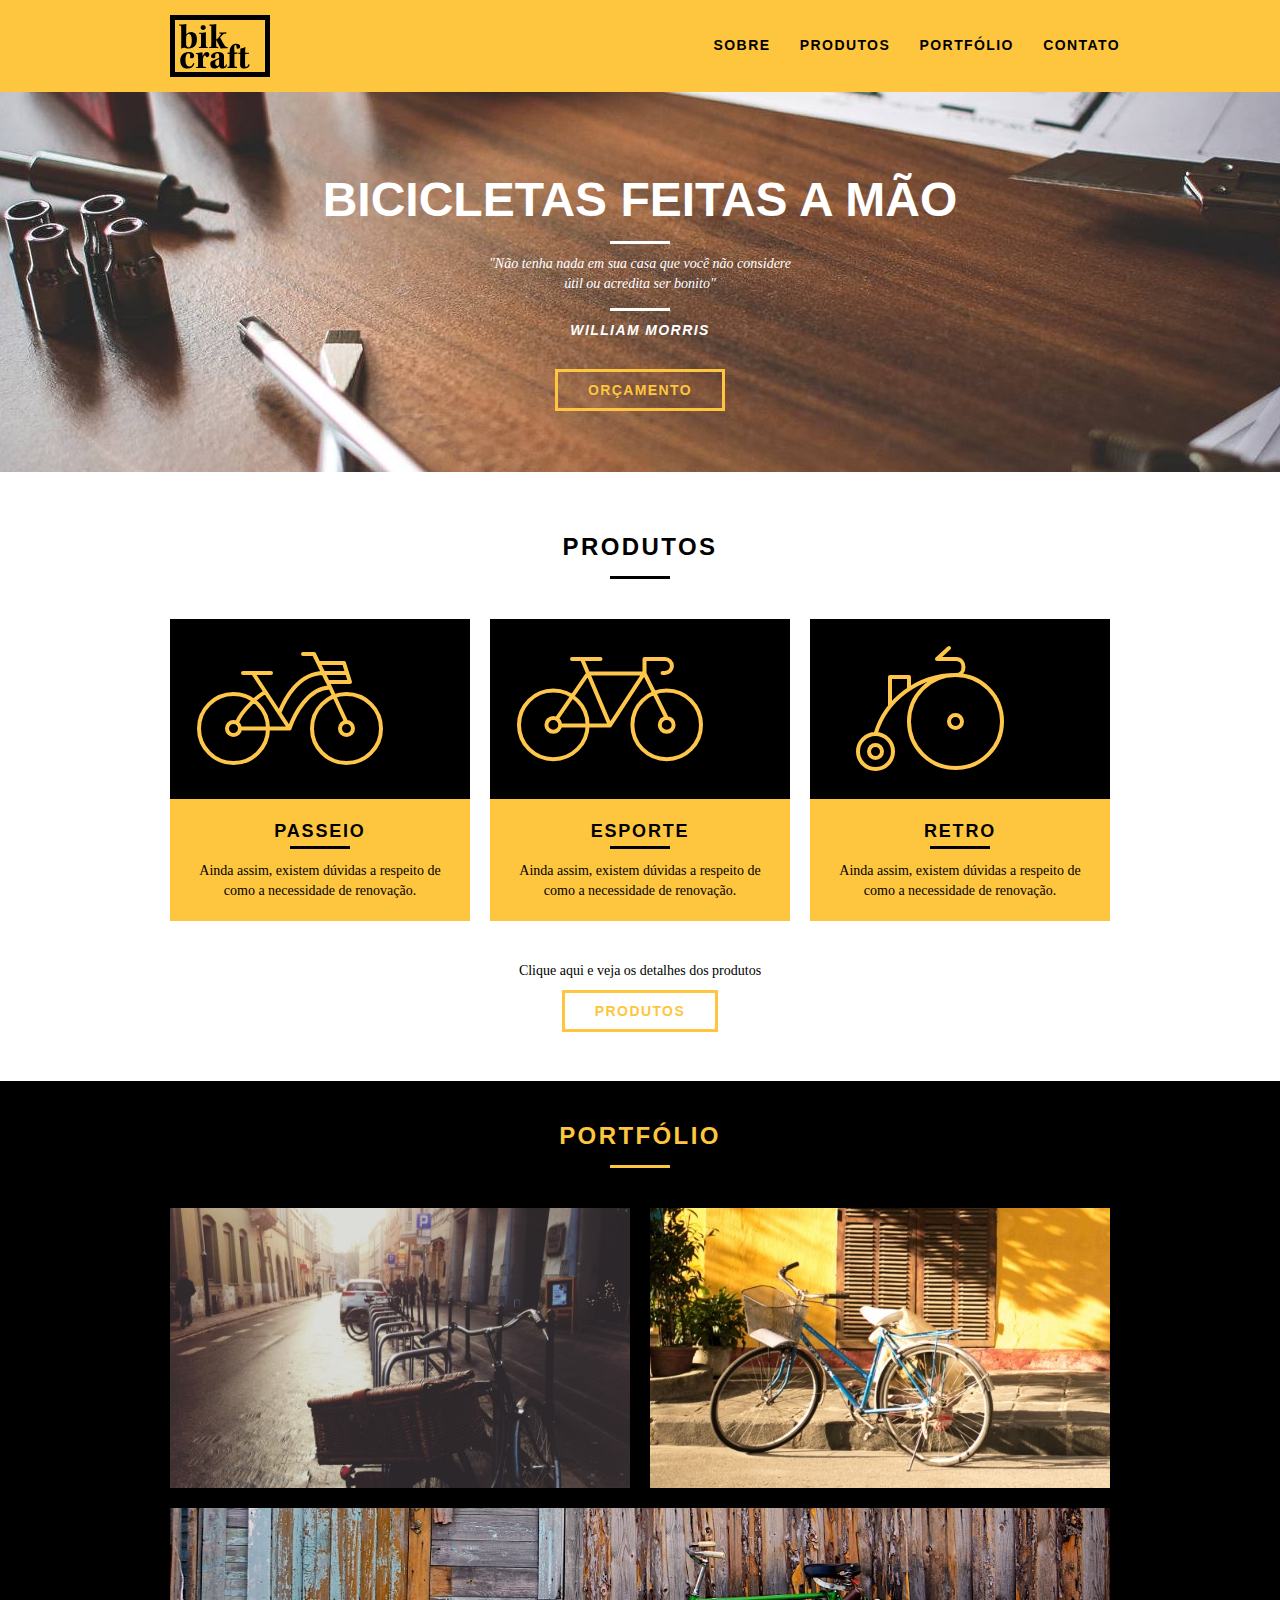
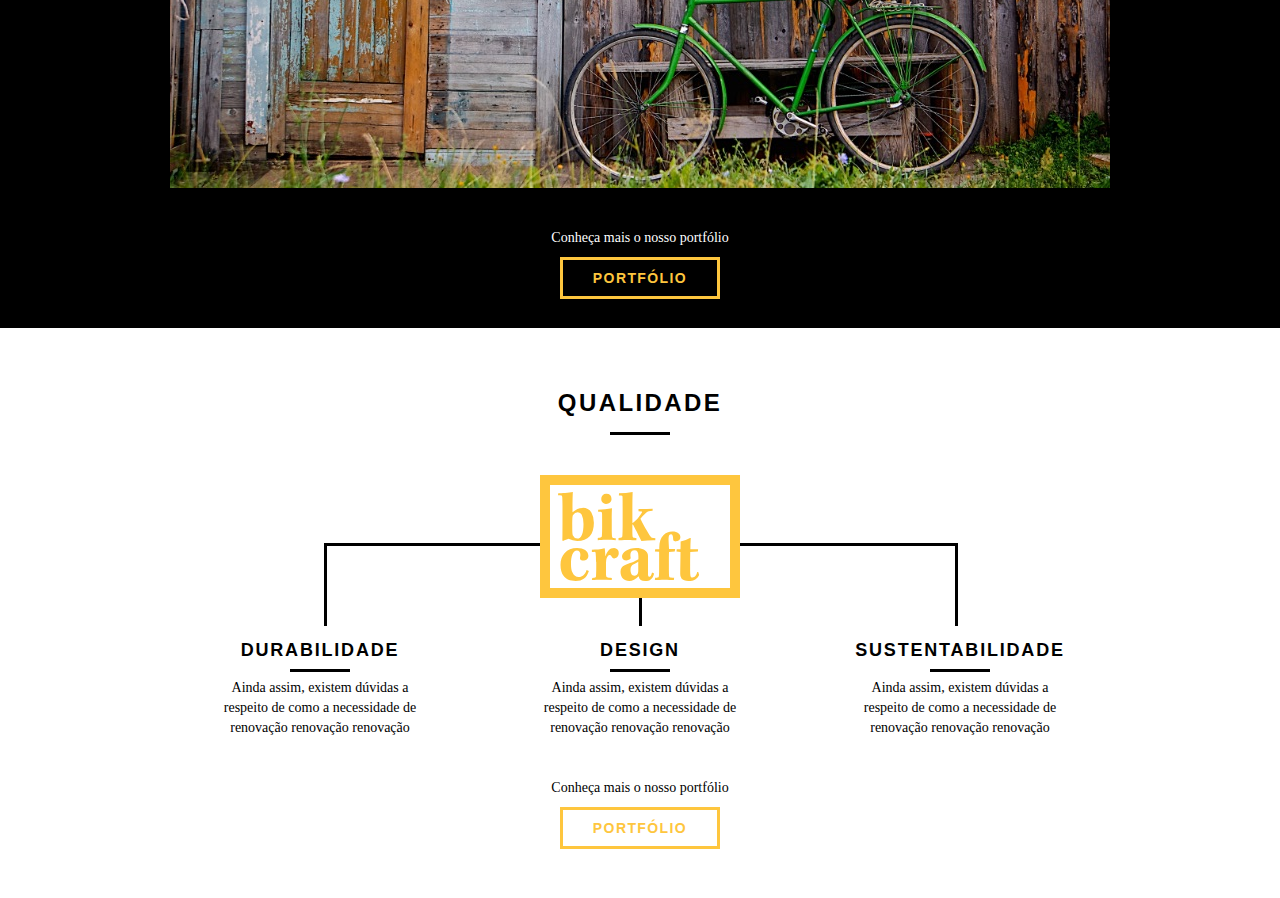
==== index.html @ 123e01fe "Adding Quality area" ====
<!DOCTYPE html>
<html lang="pt-br">
	<head>
		<meta charset="utf-8">
		<title>Bikcraft</title>
		<link rel="stylesheet" href="css/normalize.css">
		<link rel="stylesheet" href="css/reset.css">
		<link rel="stylesheet" href="css/grid.css">
		<link rel="stylesheet" href="css/style.css">
	</head>
	<body>
		<header class="header">
			<div class="container">
				<div>
				<a href="index.html" class="grid-4">
					<img src="img/bikcraft.svg" alt="logo">
				</a>
				</div>
				<nav class="header-menu" class="grid-12">
					<ul>
						<li><a href="sobre.html">Sobre</a></li>
						<li><a href="products.html">Produtos</a></li>
						<li><a href="portfolio.html">Portfólio</a></li>
						<li><a href="contact.html">Contato</a></li>
					</ul>
				</nav>
			</div>
		</header>
		<section class="introducao">
			<div class="container">
				<h1>Bicicletas Feitas a Mão</h1>
				<blockquote class="quote-externo">
					<p>"Não tenha nada em sua casa que você não considere útil ou acredita ser bonito"</p>
					<cite>WILLIAM MORRIS</cite>
				</blockquote>
				<a href="products.html" class="btn">Orçamento</a>
			</div>
		</section>

		<section class="products container">
			<h2 class="subtitle">Produtos</h2>
			<ul class="products-list">
				<li class="grid-1-3">
					<div class="products-icon">
						<img src="img/produtos/passeio.svg" alt="Bikcraft Passeio">
					</div>
					<h3>Passeio</h3>
					<p>Ainda assim, existem dúvidas a respeito de como a necessidade de renovação.</p>
				</li>
				<li class="grid-1-3">
					<div class="products-icon">
						<img src="img/produtos/esporte.svg" alt="Bikcraft Esporte">
					</div>
					<h3>Esporte</h3>
					<p>Ainda assim, existem dúvidas a respeito de como a necessidade de renovação.</p>
				</li>
				<li class="grid-1-3">
					<div class="products-icon">
						<img src="img/produtos/retro.svg" alt="Bikcraft Retrô">
					</div>
					<h3>Retro</h3>
					<p>Ainda assim, existem dúvidas a respeito de como a necessidade de renovação.</p>
				</li>
			</ul>
			<div class="call">
				<p>Clique aqui e veja os detalhes dos produtos</p>
				<a href="produtos.html" class="btn btn-black">Produtos</a>
			</div>
		</section>
		<!-- Fecha Produtos -->
		<section class="portfolio">
			<div class="container">
				<h2 class="subtitle">Portfólio</h2>
				<ul class="portfolio-list">
					<li class="grid-8"><img src="img/portfolio/retro.jpg" alt="Bicicleta Retro"></li>
					<li class="grid-8"><img src="img/portfolio/passeio.jpg" alt="Bicicleta Passeio"></li>
					<li class="grid-16"><img src="img/portfolio/esporte.jpg" alt="Bicicleta Esporte"></li>
				</ul>
				<div class="call">
					<p>Conheça mais o nosso portfólio</p>
					<a href="portfolio.html" class="btn">Portfólio</a>
				</div>
			</div>
		</section>
		<!-- Fecha Qualidade -->
		<section class="quality container">
			<h2 class="subtitle">Qualidade</h2>
			<img src="img/bikcraft-qualidade.svg" alt="Bikcraft">
			<ul class="quality-list">
				<li class="grid-1-3">
					<h3>Durabilidade</h3>
					<p>Ainda assim, existem dúvidas a respeito de como a necessidade de renovação renovação renovação</p>
				</li>
				<li class="grid-1-3">
					<h3>Design</h3>
					<p>Ainda assim, existem dúvidas a respeito de como a necessidade de renovação renovação renovação</p>
				</li>
				<li class="grid-1-3">
					<h3>Sustentabilidade</h3>
					<p>Ainda assim, existem dúvidas a respeito de como a necessidade de renovação renovação renovação</p>
				</li>
			</ul>
			<div class="call">
				<p>Conheça mais o nosso portfólio</p>
				<a href="portfolio.html" class="btn btn-black">Portfólio</a>
			</div>
		</section>
	</body>
</html>
---- css/grid.css ----
*, *:before, *:after {
  -webkit-box-sizing: border-box; 
  -moz-box-sizing: border-box; 
  box-sizing: border-box;
}

.container {
	width: 960px;
	margin: 0 auto;
	padding: 0px;
	position: relative;
}

.container:after, .container:before {
	content: " ";
	display: table;
}

.container:after {
	clear: both;
}

.grid-1, .grid-2, .grid-3, .grid-4, .grid-5, .grid-6, .grid-7, .grid-8, .grid-9, .grid-10, .grid-11, .grid-12, .grid-13, .grid-14, .grid-15, .grid-16, .grid-1-3 {
	float: left;
	margin-left: 10px;
	margin-right: 10px;
}

.grid-1 	{width: 40px;}
.grid-2 	{width: 100px;}
.grid-3 	{width: 160px;}
.grid-4 	{width: 220px;}
.grid-5 	{width: 280px;}
.grid-6 	{width: 340px;}
.grid-7 	{width: 400px;}
.grid-8 	{width: 460px;}
.grid-9 	{width: 520px;}
.grid-10 	{width: 580px;}
.grid-11 	{width: 640px;}
.grid-12 	{width: 700px;}
.grid-13 	{width: 760px;}
.grid-14 	{width: 820px;}
.grid-15 	{width: 880px;}
.grid-16 	{width: 940px;}
.grid-1-3	{width: 300px;}
---- css/style.css ----
/* General Styles */

body {
    font-family: Arial, Helvetica, sans-serif;
}
p {
    font-family: Georgia, 'Times New Roman', serif;
    font-size: 14px;
    line-height: 20px;
}
.btn {
    border: 3px solid #fec63e;
    padding: 10px 30px;
    color: #fec63e;
    font-size: 14px;
    line-height: 20px;
    text-transform: uppercase;
    letter-spacing: .1em;
    font-weight: bold;
}
.btn:hover {
    color: #fff;
    border-color: #fff;
}
.btn.btn-black:hover {
    color: #000;
    border-color: #000;
}
.subtitle {
    font-size: 24px;
    line-height: 30px;
    font-weight: bold;
    letter-spacing: .1em;
    color: #000;
    text-transform: uppercase;
    text-align: center;
    margin-bottom: 40px;
}
.subtitle::after {
    content: "";
    display: block;
    width: 60px;
    height: 3px;
    background-color: #000;
    margin: 14px auto 10px auto;
}
img {
    display: block;
}


/* Header */

.header {
    width: 100%;
    background-color: #fec63e;
    padding: 15px 0;
    position: fixed;
    top: 0;
    z-index: 10;
}
.header-menu {
    text-align: right;
    
}
.header-menu ul li {
    display: inline-block;
    margin-left: 25px;
    margin-top: 20px;
}
.header-menu ul li a {
    color: #000;
    letter-spacing: .1em;
    font-size: 14px;
    text-transform: uppercase;
    font-weight: bold;
    line-height: 20px;
    padding: 10px 0;
}
.header-menu ul li a:hover {
    color: #fff;
}

/* Introduction */

.introducao {
    width: 100%;
    height: 380px;
    background: url("../img/bg.jpg") no-repeat center;
    background-size: cover;
    margin-top: 92px;
    text-align: center;
    padding-top: 80px;
}
.introducao h1 {
    font-size: 48px;
    color: #fff;
    font-weight: bold;
    text-transform: uppercase;
}
.quote-externo {
    max-width: 320px;
    margin: 0 auto;
    color: #fff;
    margin-bottom: 40px;
}
.quote-externo p {
    font-style: italic;
}
.quote-externo p::before,
.quote-externo p::after {
    content: "";
    display: block;
    width: 60px;
    height: 3px;
    background-color: #fff;
    margin: 14px auto 10px auto;
}
.quote-externo cite {
    font-size: normal;
    font-weight: bold;
    font-size: 14px;
    letter-spacing: .1em;
}

/* Products */

.products {
    padding: 60px 0;
}
.products-list li {
    background-color: #fec63e;
    text-align: center;
}
.products-list li h3 {
    font-weight: bold;
    font-size: 18px;
    line-height: 25px;
    text-transform: uppercase;
    letter-spacing: .1em;
    margin-top: 20px;
}
.products-list li h3::after {
    content: "";
    display: block;
    width: 60px;
    height: 3px;
    background-color: #000;
    margin: 2px auto;
}
.products-list li p {
    padding: 10px 20px 20px 20px;
}
.products-icon {
    background-color: #000;
    padding: 20px;
}
.call {
    padding-top: 40px;
    text-align: center;
    clear: both;
}
.call p {
    margin-bottom: 20px;
}

/* Portfólio */

.portfolio {
    width: 100%;
    padding: 40px 0;
    background-color: #000;
}
.portfolio .subtitle {
    color: #fec63e;
}
.portfolio .subtitle::after {
    background-color: #fec63e;
}
.portfolio-list li:last-child {
    margin-top: 20px;
}
.portfolio .call p {
    color: #fff;
}

/* Qualidade */

.quality {
    padding: 60px 0;
}
.quality::after {
    content: "";
    width: 634px;
    height: 95px;
    display: block;
    background: url("../img/linhas.svg") no-repeat center;
    position: absolute;
    top: 209px;
    right: 162px;
    z-index: -1;
}
.quality img {
    margin: 0 auto;
}
.quality-list {
    padding-top: 20px;
}
.quality-list li {
    text-align: center;
    padding: 0 40px;
}
.quality-list li h3 {
    font-weight: bold;
    font-size: 18px;
    line-height: 25px;
    text-transform: uppercase;
    letter-spacing: .1em;
    margin-top: 20px;
    z-index: -1;
}
.quality-list li h3::after {
    content: "";
    display: block;
    width: 60px;
    height: 3px;
    background-color: #000;
    margin: 6px auto;
}
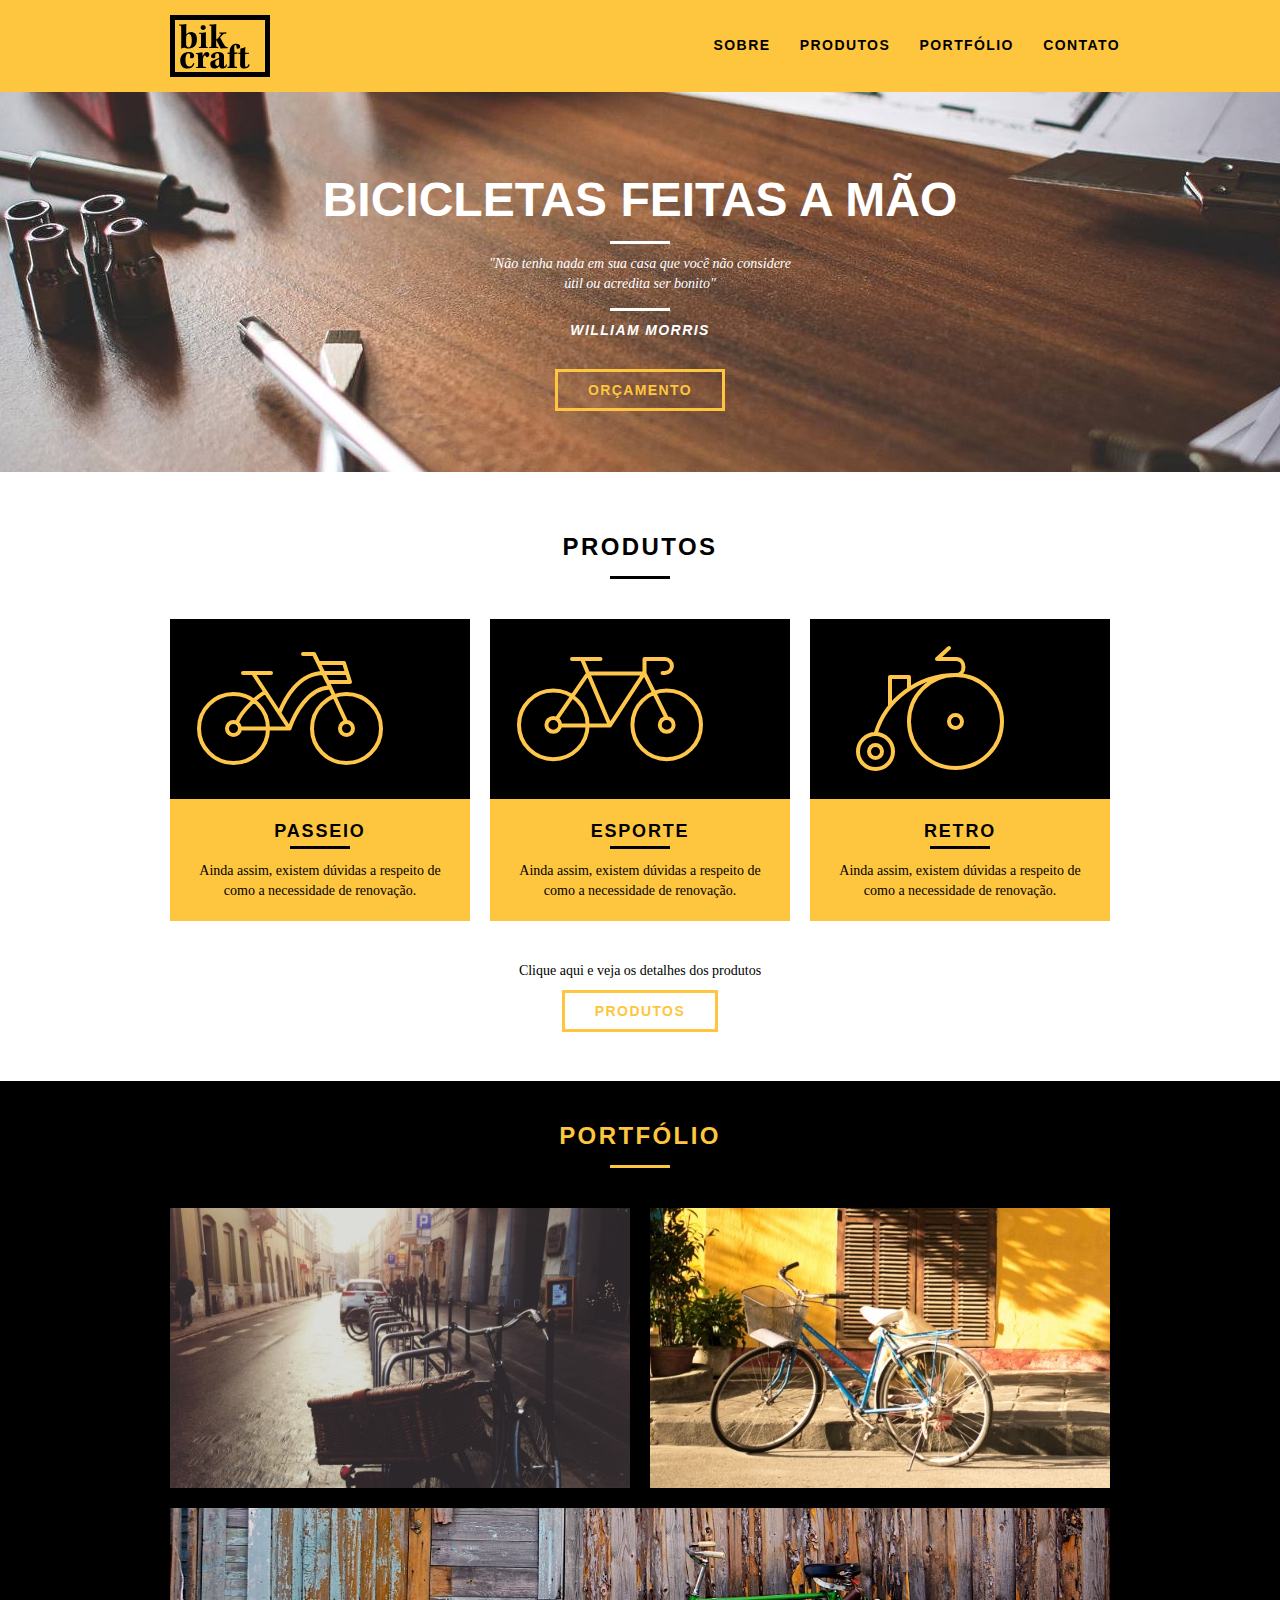
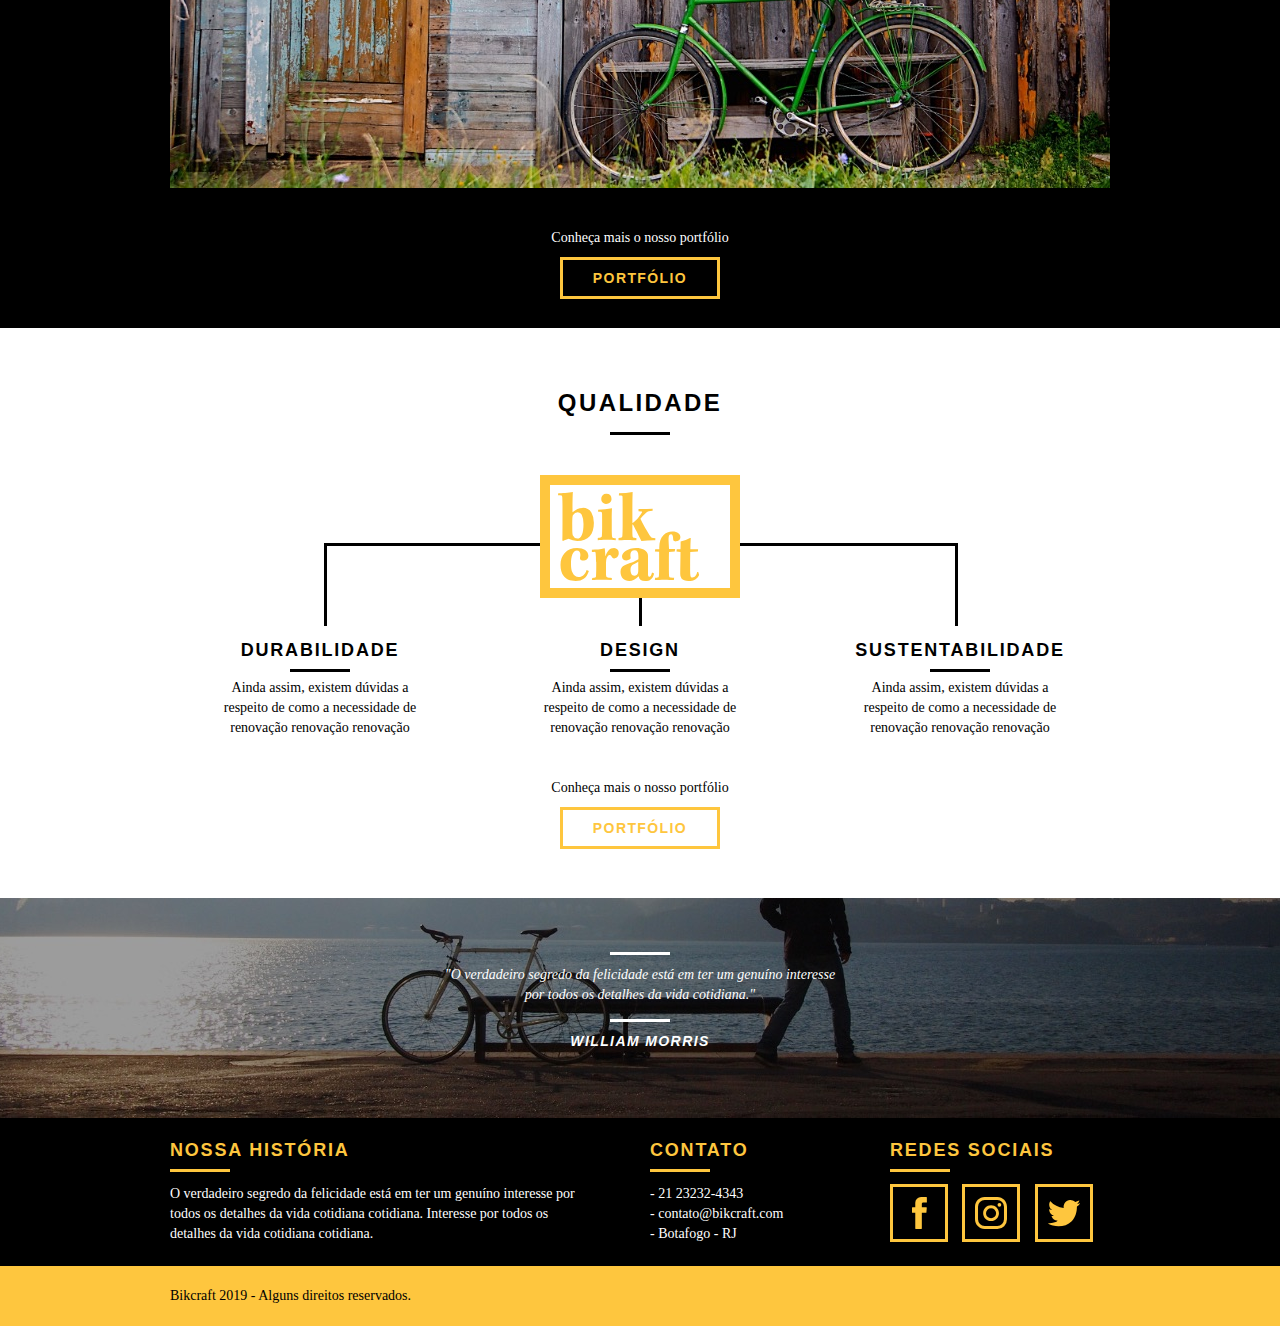
==== commit d6a67d32: "Adding Footer area" ====
--- a/index.html
+++ b/index.html
@@ -105,5 +105,44 @@
 				<a href="portfolio.html" class="btn btn-black">Portfólio</a>
 			</div>
 		</section>
+		<section class="break">
+			<blockquote class="quote-externo container">
+				<p>"O verdadeiro segredo da felicidade está em ter um genuíno interesse por todos os detalhes da vida cotidiana."</p>
+				<cite>WILLIAM MORRIS</cite>
+			</blockquote>
+		</section>
+		<footer>
+			<div class="footer">
+				<div class="container">
+					<div class="grid-8 footer-history">
+						<h3>Nossa História</h3>
+						<p>O verdadeiro segredo da felicidade está em ter um genuíno interesse por todos os detalhes da vida cotidiana cotidiana.
+							Interesse por todos os detalhes da vida cotidiana cotidiana.
+						</p>
+					</div>
+					<div class="grid-4 footer-contact">
+						<h3>Contato</h3>
+						<ul>
+							<li>- 21 23232-4343</li>
+							<li>- contato@bikcraft.com</li>
+							<li>- Botafogo - RJ</li>
+						</ul>
+					</div>
+					<div class="grid-4 footer-social">
+						<h3>Redes Sociais</h3>
+						<ul>
+							<li><a href="http://facebook.com" target="_blank"><img src="img/redes-sociais/facebook.svg" alt="Facebook"></a></li>
+							<li><a href="http://instagram.com" target="_blank"><img src="img/redes-sociais/instagram.svg" alt="Instagram"></a></li>
+							<li><a href="http://twitter.com" target="_blank"><img src="img/redes-sociais/twitter.svg" alt="Twitter"></a></li>
+						</ul>
+					</div>
+				</div>
+			</div>
+			<div class="copy">
+				<div class="container">
+					<p class="grid-16">Bikcraft 2019 - Alguns direitos reservados.</p>
+				</div>
+			</div>
+		</footer>
 	</body>
 </html>--- a/css/style.css
+++ b/css/style.css
@@ -227,3 +227,66 @@
     background-color: #000;
     margin: 6px auto;
 }
+
+/* Footer */
+
+.break {
+    width: 100%;
+    height: 220px;
+    background: url("../img/bg-footer.jpg") no-repeat center;
+    background-size: cover;
+    text-align: center;
+    padding-top: 40px;
+}
+.break .quote-externo {
+    max-width: 400px;
+}
+
+.footer {
+    width: 100%;
+    background-color: #000;
+    color: #fff;
+    padding: 20px 0;
+}
+.footer h3 {
+    font-size: 18px;
+    line-height: 25px;
+    color: #fec63e;
+    text-transform: uppercase;
+    letter-spacing: .1em;
+    font-weight: bold;
+}
+.footer h3::after {
+    content: "";
+    display: block;
+    width: 60px;
+    height: 3px;
+    background-color: #fec63e;
+    margin: 6px 0 12px 0;
+}
+.footer-history {
+    padding-right: 40px;
+}
+.footer-contact ul li {
+    font-size: 14px;
+    line-height: 20px;
+    font-family: Georgia, 'Times New Roman', serif;
+}
+.footer-social ul li {
+    display: inline-block;
+    margin-right: 10px;
+}
+.footer-social ul li a {
+    border: 3px solid #fec63e;
+    display: block;
+    padding: 10px;
+}
+.footer-social ul li a:hover {
+    border-color: #fff;
+}
+
+.copy {
+    width: 100%;
+    background-color: #fec63e;
+    padding: 20px 0;
+}
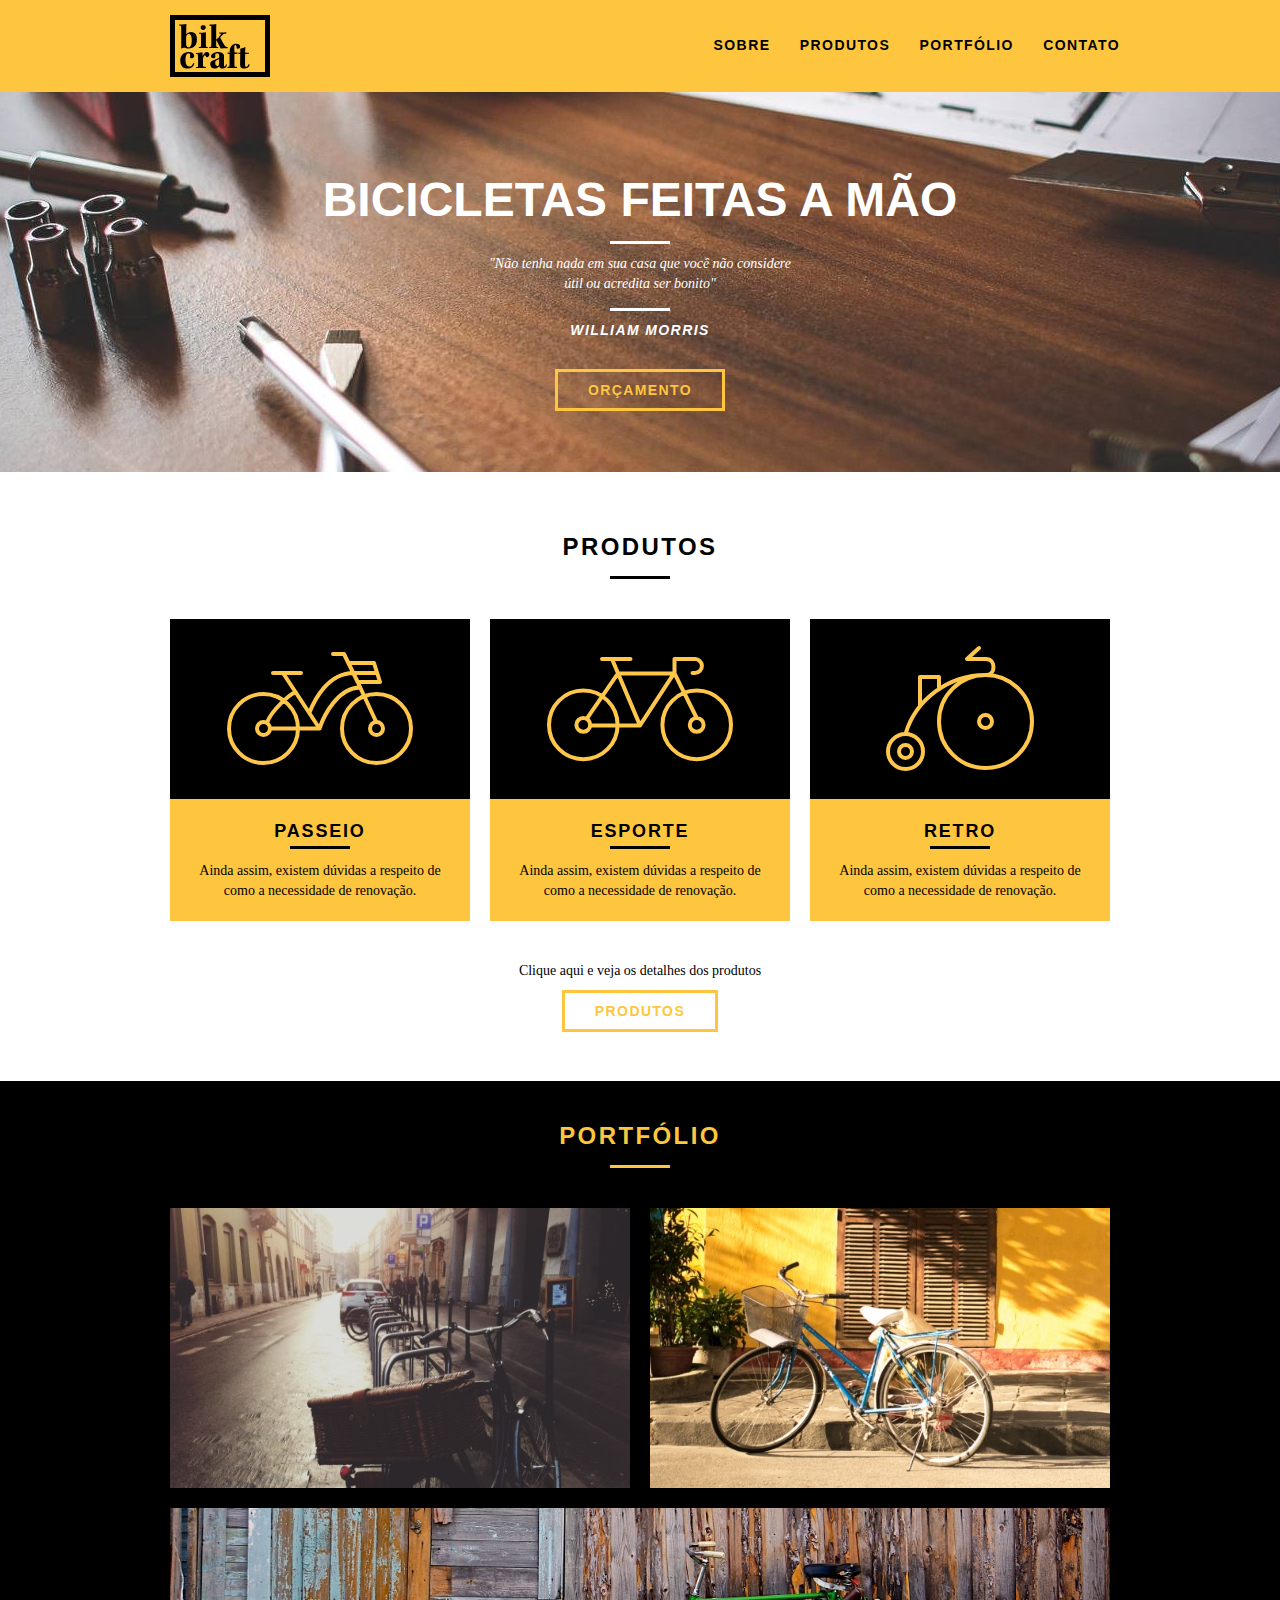
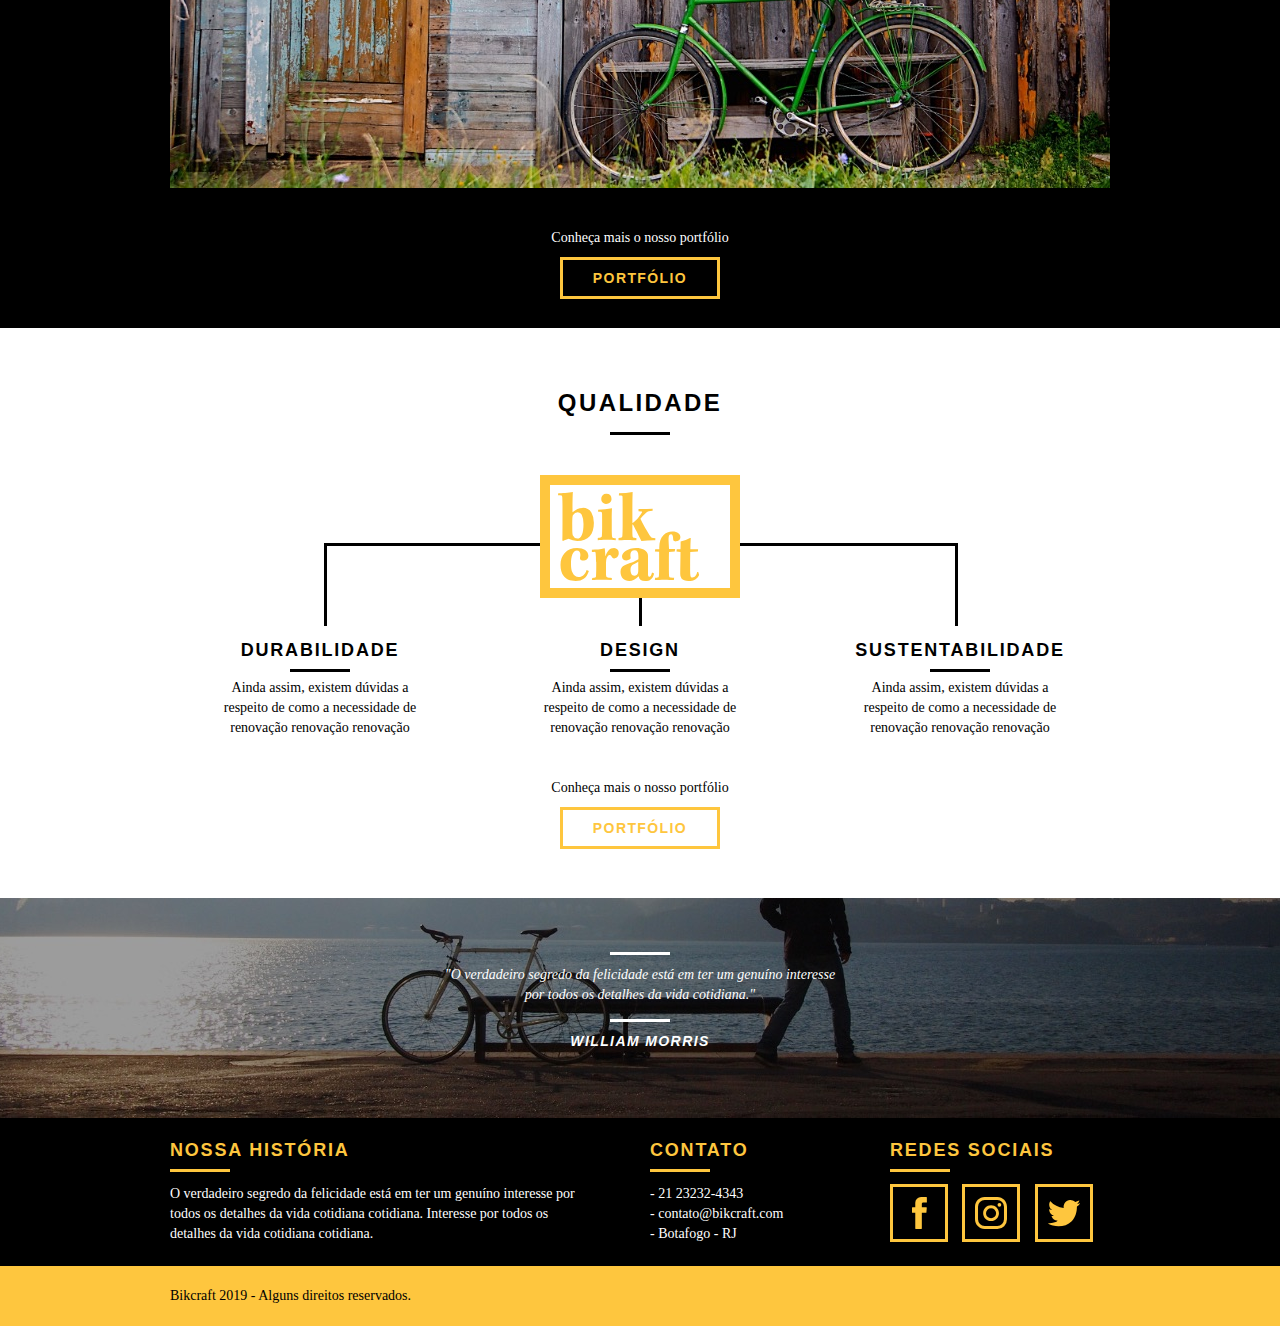
==== commit 86bb9dba: "Adding responsive.css file for tablets and mobile devices" ====
--- a/index.html
+++ b/index.html
@@ -7,6 +7,7 @@
 		<link rel="stylesheet" href="css/reset.css">
 		<link rel="stylesheet" href="css/grid.css">
 		<link rel="stylesheet" href="css/style.css">
+		<link rel="stylesheet" href="css/responsive.css">
 	</head>
 	<body>
 		<header class="header">
--- a/css/grid.css
+++ b/css/grid.css
@@ -42,4 +42,43 @@
 .grid-14 	{width: 820px;}
 .grid-15 	{width: 880px;}
 .grid-16 	{width: 940px;}
-.grid-1-3	{width: 300px;}+.grid-1-3	{width: 300px;}
+
+@media only screen and (min-width: 788px) and (max-width: 979px) {
+
+.container {
+	width: 768px;
+}
+
+.grid-1 	{width: 28px;}
+.grid-2 	{width: 76px;}
+.grid-3 	{width: 124px;}
+.grid-4 	{width: 172px;}
+.grid-5 	{width: 220px;}
+.grid-6 	{width: 268px;}
+.grid-7 	{width: 316px;}
+.grid-8 	{width: 364px;}
+.grid-9 	{width: 412px;}
+.grid-10 	{width: 460px;}
+.grid-11 	{width: 508px;}
+.grid-12 	{width: 556px;}
+.grid-13 	{width: 604px;}
+.grid-14 	{width: 652px;}
+.grid-15 	{width: 700px;}
+.grid-16 	{width: 748px;}
+.grid-1-3	{width: 236px;}
+
+}
+
+@media only screen and (max-width: 787px) {
+
+.container {
+	width: 300px;
+}
+.grid-1, .grid-2, .grid-3, .grid-4, .grid-5, .grid-6, .grid-7, .grid-8, .grid-9, .grid-10, .grid-11, .grid-12, .grid-13, .grid-14, .grid-15, .grid-16, .grid-1-3 {
+	width: 300px;
+	margin: 0 0 20px 0;
+	float: none;
+}
+
+}--- a/css/style.css
+++ b/css/style.css
@@ -44,12 +44,31 @@
     background-color: #000;
     margin: 14px auto 10px auto;
 }
+.internal-subtitle {
+    font-size: 24px;
+    line-height: 30px;
+    font-weight: bold;
+    letter-spacing: .1em;
+    color: #000;
+    text-transform: uppercase;
+    margin-bottom: 20px;
+}
+.internal-subtitle::after {
+    content: "";
+    display: block;
+    width: 60px;
+    height: 3px;
+    background-color: #000;
+    margin: 8px 0;
+}
 img {
     display: block;
+    max-width: 100%;
 }
 
 
 /* Header */
+
 
 .header {
     width: 100%;
@@ -80,6 +99,9 @@
 .header-menu ul li a:hover {
     color: #fff;
 }
+.header-menu a.menu-active {
+    color: #fff;
+}
 
 /* Introduction */
 
@@ -123,6 +145,30 @@
     letter-spacing: .1em;
 }
 
+/* Internal Introduction */
+
+.introducao-interna {
+    width: 100%;
+    margin-top: 92px;
+    height: 160px;
+    text-align: center;
+    color: #fff;
+    padding-top: 35px;
+}
+.introducao-interna h1 {
+    font-size: 36px;
+    font-weight: bold;
+    text-transform: uppercase;
+}
+.introducao-interna h1::after {
+    content: "";
+    display: block;
+    width: 60px;
+    height: 3px;
+    background-color: #fff;
+    margin: 6px auto 10px auto;
+}
+
 /* Products */
 
 .products {
@@ -154,6 +200,9 @@
 .products-icon {
     background-color: #000;
     padding: 20px;
+}
+.products-icon img {
+    margin: 0 auto;
 }
 .call {
     padding-top: 40px;
@@ -205,6 +254,7 @@
 }
 .quality-list {
     padding-top: 20px;
+    overflow: auto; /* Clear Fix */
 }
 .quality-list li {
     text-align: center;
--- a/css/responsive.css
+++ b/css/responsive.css
@@ -0,0 +1,163 @@
+/* Estilo para tablets */
+@media only screen and (min-width: 788px) and (max-width: 979px) {
+
+/* Quality Home */
+.quality::after {
+    right: 66px;
+}
+.quality-list li {
+    padding: 0 10px;
+}
+
+/* Footer */
+.footer-social ul li a {
+    border: 3px solid #fec63e;
+    display: block;
+    padding: 6px;
+}
+.footer-social ul li a img {
+    width: 26px;
+    height: 26px;
+}
+
+/* Products */
+.item-product h2 {
+    font-size: 36px;
+    text-transform: uppercase;
+    color: #fff;
+    letter-spacing: .1em;
+    font-weight: bold;
+    position: relative;
+    top: -150px;
+    text-align: center;
+    margin-bottom: -56px;
+}
+.product-icon {
+    padding: 41px 0;
+}
+.product-info p {
+    font-size: 14px;
+    line-height: 20px;
+    padding: 20px 30px;
+    height: 122px;
+}
+.product-info ul li {
+    width: 181px;
+    height: 49px;
+}
+/* Orçamento */
+.form textarea {
+    max-width: 304px;
+}
+
+}
+
+/* Estilo para Smartphone */
+@media only screen and (max-width: 787px) {
+
+.header {
+    position: relative;
+}
+.header img {
+    margin: 0 auto 10px auto;
+}
+.header-menu {
+    text-align: center;
+}
+.header-menu ul li {
+    margin: 5px;
+}
+.header-menu ul li a {
+    border: 4px solid #000;
+    width: 136px;
+    display: block;
+    float: left;
+}
+.header-menu ul li a:hover {
+    border-color: #fff;
+}
+.header-menu a.menu-active {
+    border-color: #fff;
+}
+
+/* Introduction */
+.introducao {
+    margin-top: 0px;
+    padding-top: 40px;
+    background: url("../img/bg-mobile.jpg") no-repeat center;
+    background-size: cover;
+}
+.introducao h1 {
+    font-size: 36px;
+}
+
+/* Internal Introduction */
+.introducao-interna {
+    margin-top: 0;
+}
+
+/* Call */
+.call {
+    padding-top: 10px;
+}
+
+/* Quality Home */
+.quality {
+    padding: 45px 0;
+}
+.quality::after {
+    display: none;
+}
+
+/* About */
+.about-mission {
+    padding-top: 45px;
+}
+.about-mission p {
+    padding-right: 0px;
+    font-size: 14px;
+    line-height: 20px;
+}
+.about-mission ul li {
+    font-size: 14px;
+    line-height: 25px;
+}
+.equip-photo {
+    margin-bottom: 0;
+}
+
+/* Products */
+.item-product h2 {
+    top: -100px;
+    margin-bottom: -68px;
+}
+.product-icon {
+    padding: 41px 0;
+}
+.product-info p {
+    font-size: 14px;
+    line-height: 20px;
+    padding: 20px 30px;
+    height: auto;
+}
+.product-info ul li {
+    width: 149px;
+    height: 49px;
+    font-size: 14px;
+    line-height: 20px;
+    padding-top: 14px;
+}
+
+/* Orçamento */
+.form {
+    padding-right: 0;
+    margin-bottom: 50px;
+}
+.form textarea {
+    max-width: 300px;
+}
+.orcamento-dados ul {
+    padding-right: 0;
+}
+
+}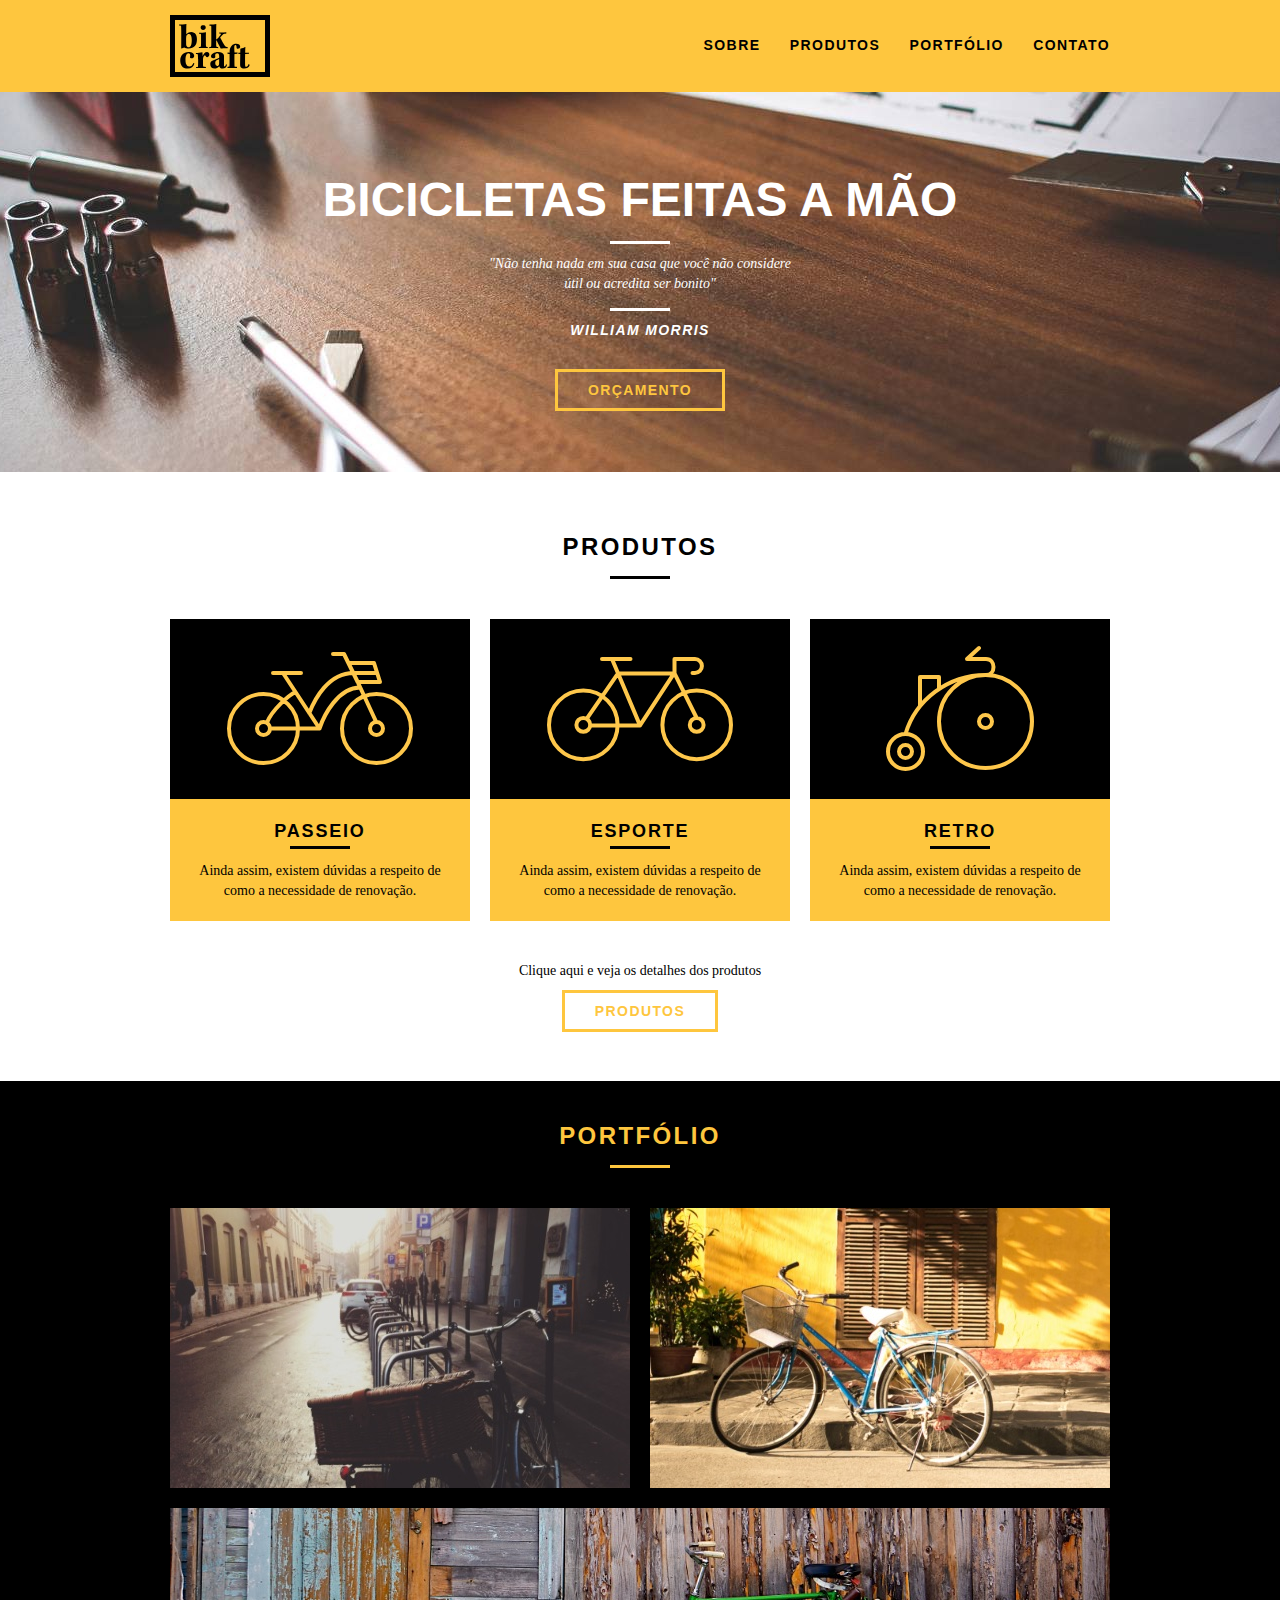
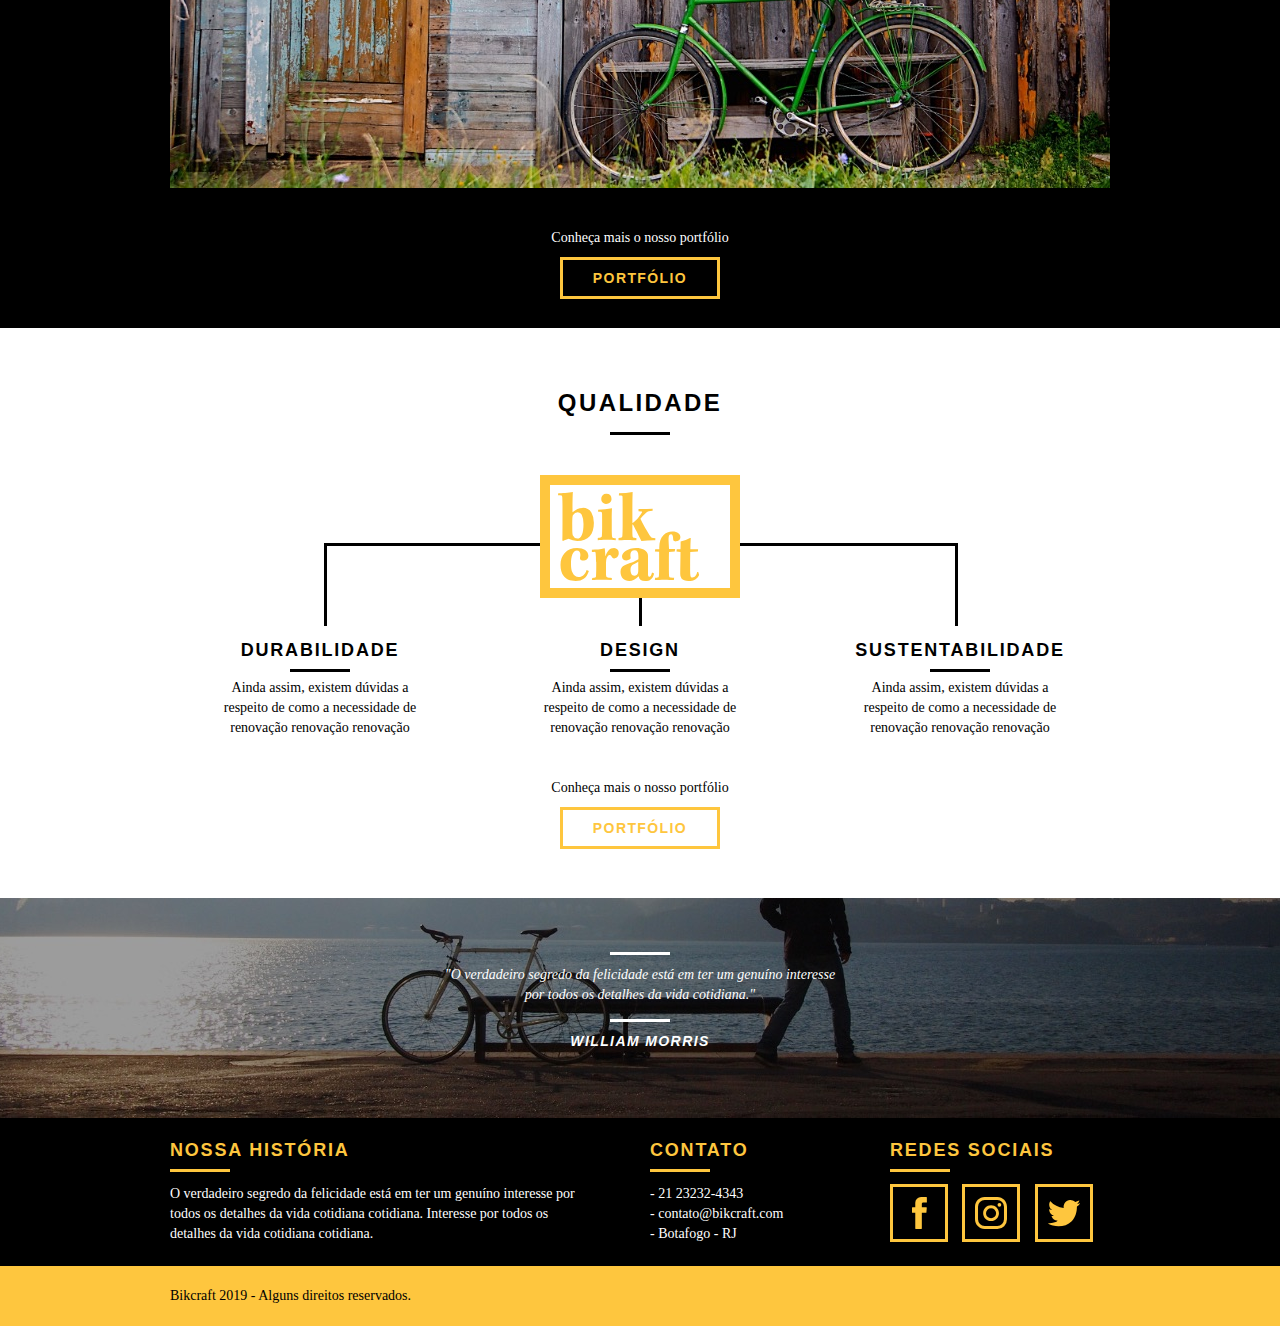
==== commit 6899d510: "Fix the 2 "class" in the same line" ====
--- a/index.html
+++ b/index.html
@@ -17,7 +17,7 @@
 					<img src="img/bikcraft.svg" alt="logo">
 				</a>
 				</div>
-				<nav class="header-menu" class="grid-12">
+				<nav class="header-menu grid-12">
 					<ul>
 						<li><a href="sobre.html">Sobre</a></li>
 						<li><a href="products.html">Produtos</a></li>
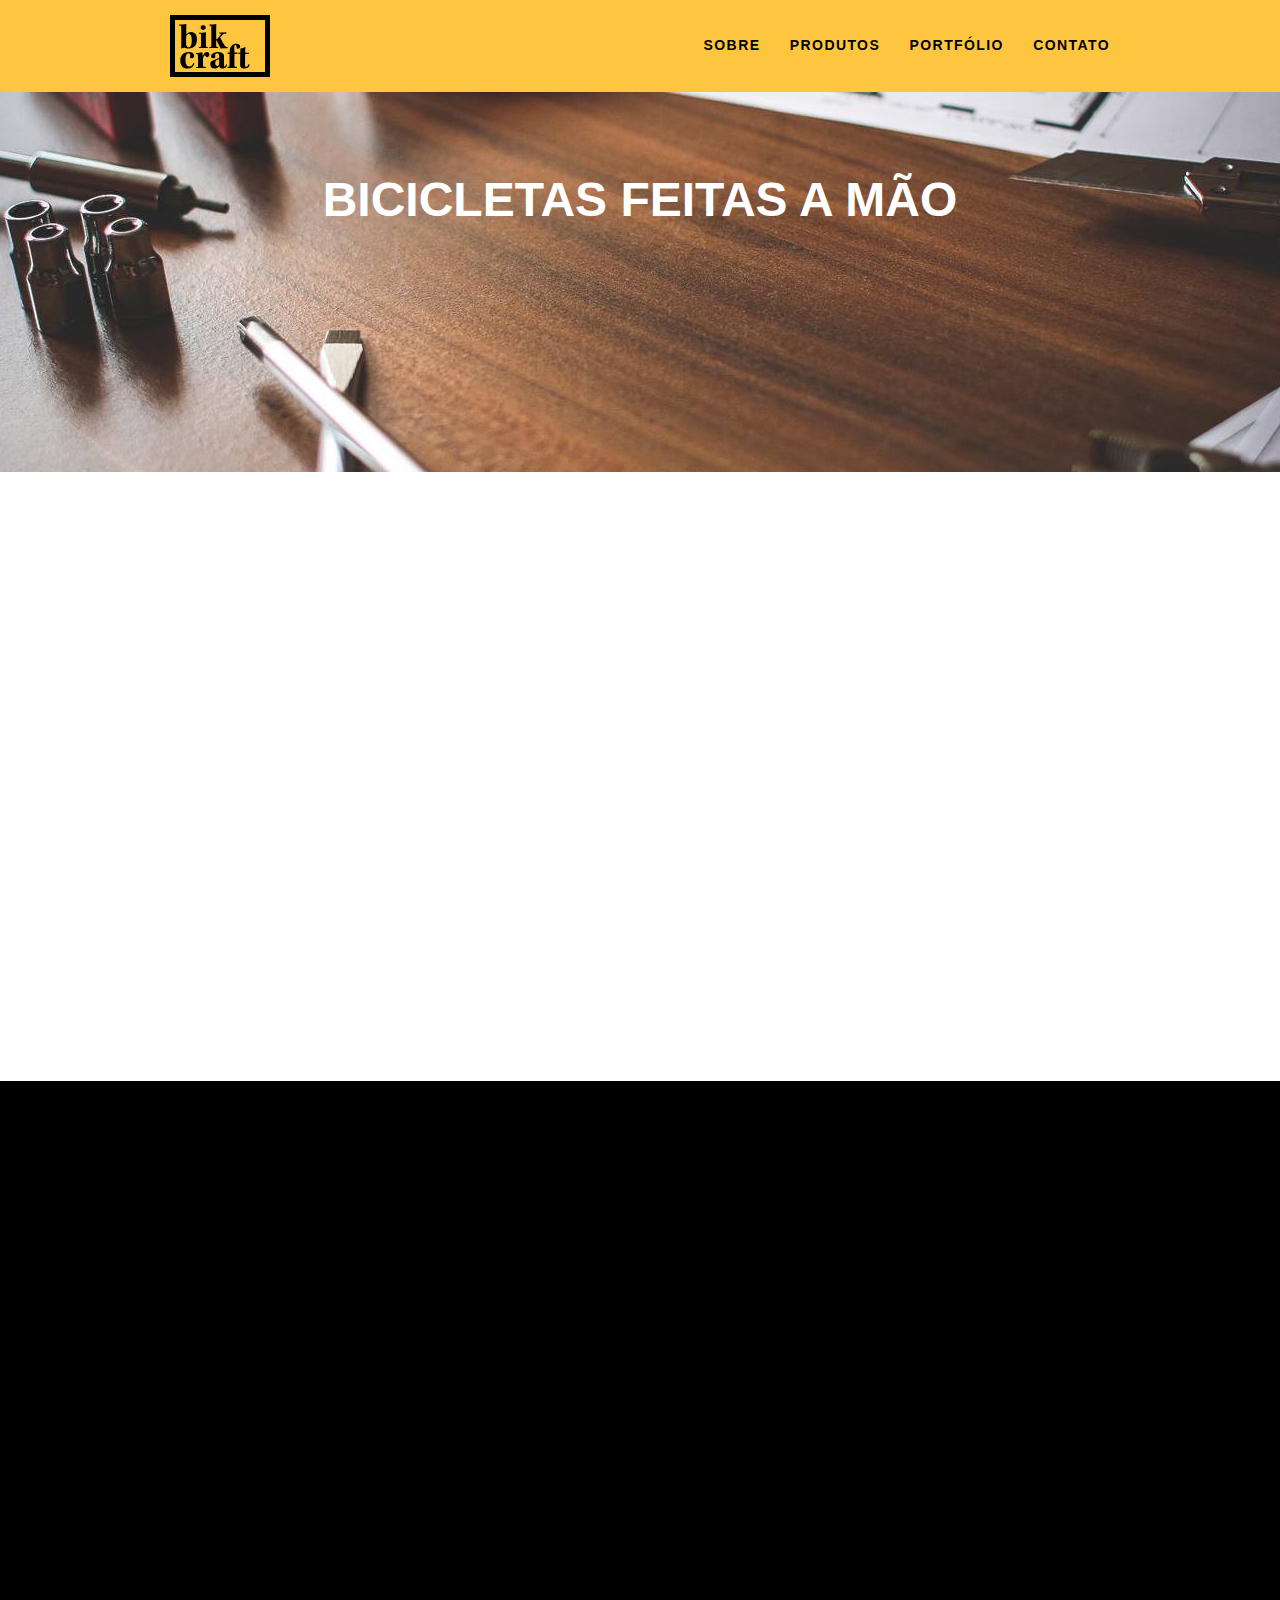
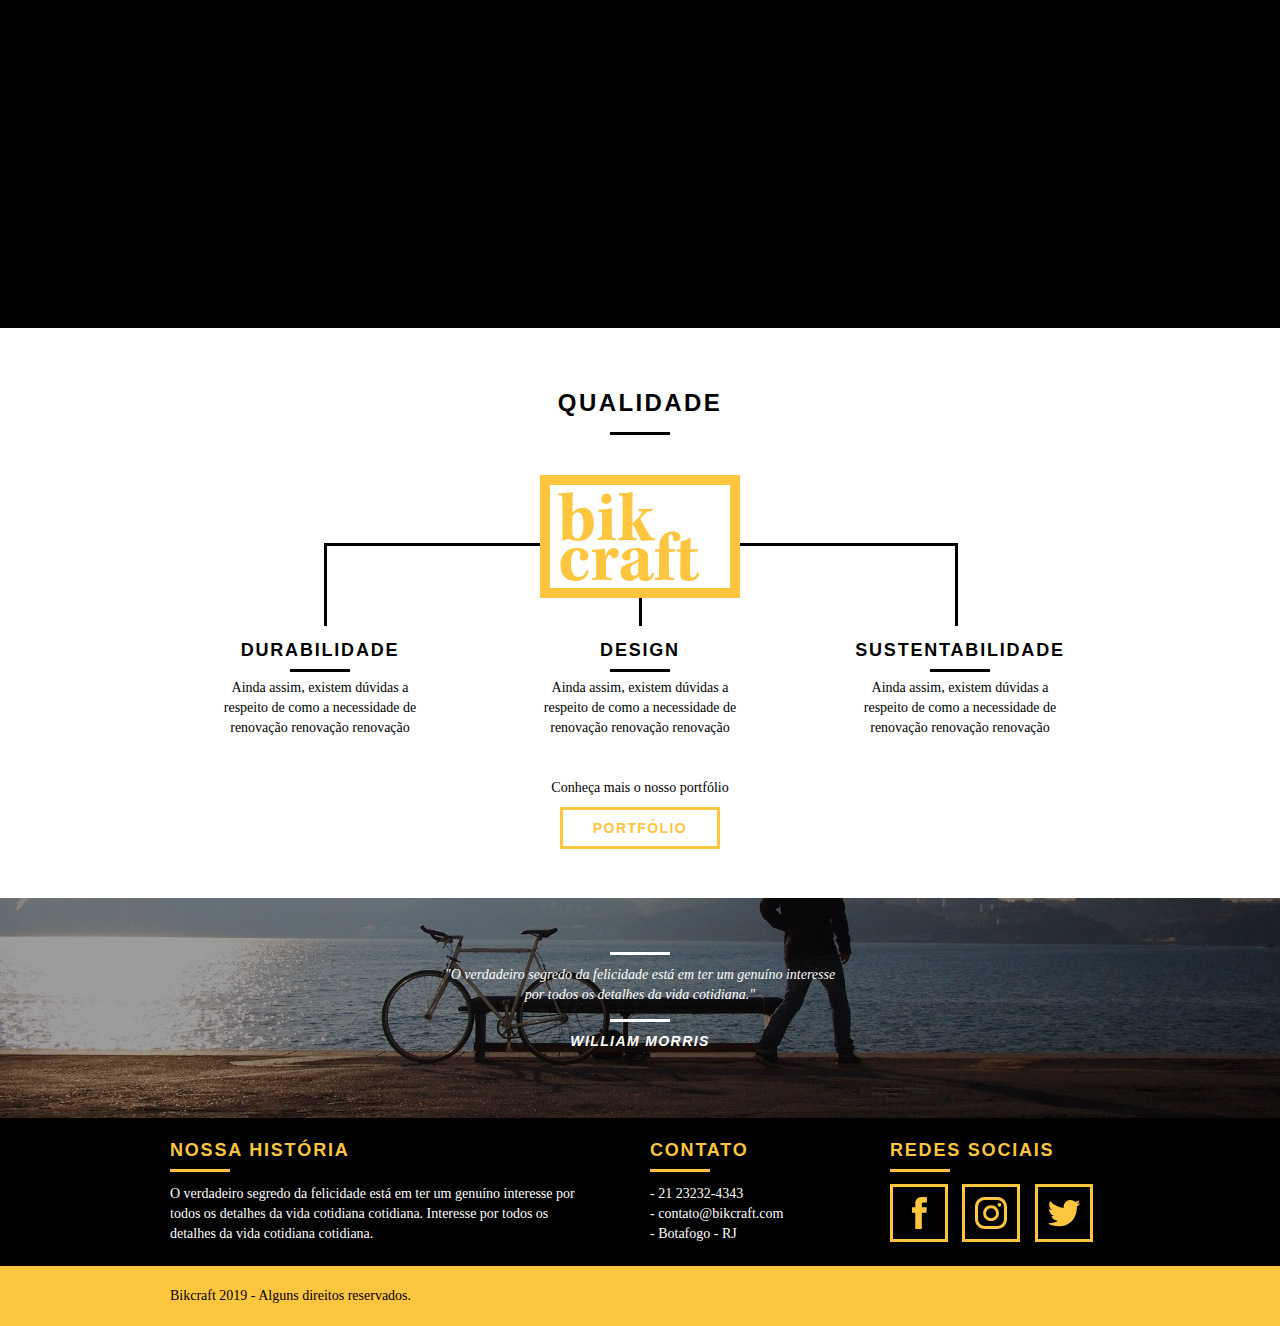
==== commit a6d31bf7: "Added js files, also added some slides and animations for all pages" ====
--- a/index.html
+++ b/index.html
@@ -8,6 +8,7 @@
 		<link rel="stylesheet" href="css/grid.css">
 		<link rel="stylesheet" href="css/style.css">
 		<link rel="stylesheet" href="css/responsive.css">
+		<script>document.documentElement.classList.add("js");</script>
 	</head>
 	<body>
 		<header class="header">
@@ -29,18 +30,18 @@
 		</header>
 		<section class="introducao">
 			<div class="container">
-				<h1>Bicicletas Feitas a Mão</h1>
-				<blockquote class="quote-externo">
+				<h1 data-anime="400" class="fadeInDown">Bicicletas Feitas a Mão</h1>
+				<blockquote data-anime="800" class="quote-externo fadeInDown">
 					<p>"Não tenha nada em sua casa que você não considere útil ou acredita ser bonito"</p>
 					<cite>WILLIAM MORRIS</cite>
 				</blockquote>
-				<a href="products.html" class="btn">Orçamento</a>
+				<a data-anime="1200" href="products.html" class="btn">Orçamento</a>
 			</div>
 		</section>
 
 		<section class="products container">
-			<h2 class="subtitle">Produtos</h2>
-			<ul class="products-list">
+			<h2 data-anime="1600" class="subtitle fadeInDown">Produtos</h2>
+			<ul data-anime="2000" class="products-list fadeInDown">
 				<li class="grid-1-3">
 					<div class="products-icon">
 						<img src="img/produtos/passeio.svg" alt="Bikcraft Passeio">
@@ -63,7 +64,7 @@
 					<p>Ainda assim, existem dúvidas a respeito de como a necessidade de renovação.</p>
 				</li>
 			</ul>
-			<div class="call">
+			<div data-anime="2400" class="call">
 				<p>Clique aqui e veja os detalhes dos produtos</p>
 				<a href="produtos.html" class="btn btn-black">Produtos</a>
 			</div>
@@ -71,13 +72,13 @@
 		<!-- Fecha Produtos -->
 		<section class="portfolio">
 			<div class="container">
-				<h2 class="subtitle">Portfólio</h2>
-				<ul class="portfolio-list">
+				<h2 data-anime="2800" class="subtitle fadeInDown">Portfólio</h2>
+				<ul data-anime="3200" class="portfolio-list fadeInDown">
 					<li class="grid-8"><img src="img/portfolio/retro.jpg" alt="Bicicleta Retro"></li>
 					<li class="grid-8"><img src="img/portfolio/passeio.jpg" alt="Bicicleta Passeio"></li>
 					<li class="grid-16"><img src="img/portfolio/esporte.jpg" alt="Bicicleta Esporte"></li>
 				</ul>
-				<div class="call">
+				<div data-anime="3600" class="call">
 					<p>Conheça mais o nosso portfólio</p>
 					<a href="portfolio.html" class="btn">Portfólio</a>
 				</div>
@@ -145,5 +146,9 @@
 				</div>
 			</div>
 		</footer>
+
+		<script src="./js/simple-anime.js"></script>
+		<script src="./js/script.js"></script>
+
 	</body>
 </html>--- a/css/style.css
+++ b/css/style.css
@@ -340,3 +340,66 @@
     background-color: #fec63e;
     padding: 20px 0;
 }
+
+/* JAVASCRIPT */
+
+.js [data-slide] {
+  position: relative;
+}
+.js [data-slide] > * {
+  position: absolute;
+  top: 0px;
+  opacity: 0;
+}
+.js [data-slide] > .active {
+  position: relative;
+  opacity: 1;
+  transition: opacity 2000ms;
+}
+
+/* Nav Style */
+.js [data-slide-nav] {
+  display: block;
+  margin-top: 20px;
+  justify-content: center;
+  text-align: center;
+}
+.js [data-slide-nav] > button {
+  display: inline-block;
+  margin: 4px;
+  padding: 0px;
+  width: 14px;
+  height: 14px;
+  border: none;
+  border-radius: 50%;
+  background: #1d1d1d;
+  text-indent: -100px;
+  overflow: hidden;
+  cursor: pointer;
+}
+.js [data-slide-nav] > button.active {
+  background: #fec454;
+}
+
+/* ANIMATION */
+
+.js [data-anime] {
+    opacity: 0;
+}
+.js .fadeInDown {
+  transform: translate3d(0,-20px,0);
+}
+.js .fadeInUp {
+  transform: translate3d(0,20px,0);
+}
+.js .fadeInRight {
+  transform: translate3d(20px,0,0);
+}
+.js .fadeInLeft {
+  transform: translate3d(-20px,0,0);
+}
+.js .anime {
+    opacity: 1;
+    transform: none;
+    transition: opacity 800ms, transform 800ms;
+}